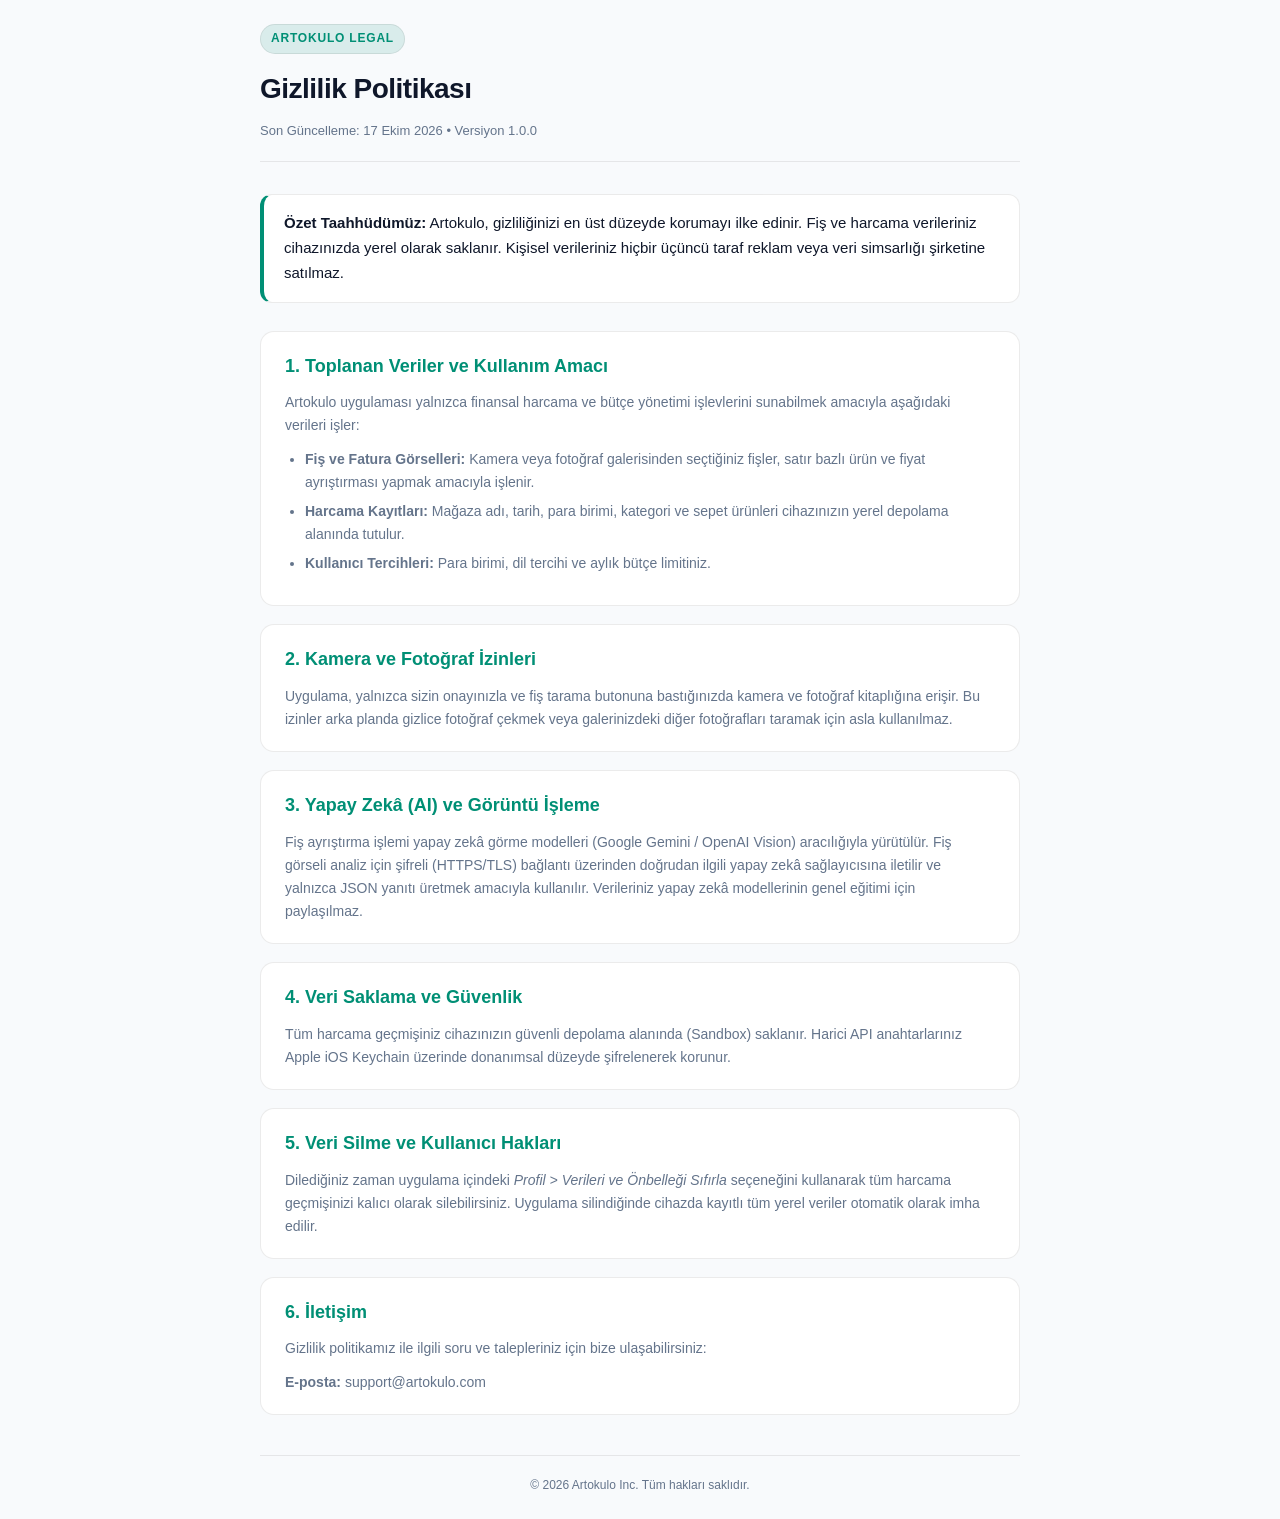
==== artokulo/privacy.html @ 4eba63fd "feat: add Artokulo privacy policy and terms of service" ====
<!DOCTYPE html>
<html lang="tr">
<head>
    <meta charset="UTF-8">
    <meta name="viewport" content="width=device-width, initial-scale=1.0">
    <title>Artokulo - Gizlilik Politikası / Privacy Policy</title>
    <style>
        :root {
            --bg-color: #0b0f17;
            --surface-color: #131a26;
            --surface-card: #1c2536;
            --primary: #00c29f;
            --primary-glow: rgba(0, 194, 159, 0.15);
            --text-main: #f0f4fc;
            --text-muted: #94a3b8;
            --border-color: rgba(255, 255, 255, 0.08);
            --accent: #38bdf8;
        }
        @media (prefers-color-scheme: light) {
            :root {
                --bg-color: #f8fafc;
                --surface-color: #ffffff;
                --surface-card: #f1f5f9;
                --primary: #008f75;
                --primary-glow: rgba(0, 143, 117, 0.12);
                --text-main: #0f172a;
                --text-muted: #64748b;
                --border-color: rgba(0, 0, 0, 0.08);
                --accent: #0284c7;
            }
        }
        * { box-sizing: border-box; margin: 0; padding: 0; }
        body {
            font-family: -apple-system, BlinkMacSystemFont, "Segoe UI", Roboto, Helvetica, Arial, sans-serif;
            background-color: var(--bg-color);
            color: var(--text-main);
            line-height: 1.65;
            padding: 24px 16px;
        }
        .container {
            max-width: 760px;
            margin: 0 auto;
        }
        header {
            margin-bottom: 32px;
            padding-bottom: 20px;
            border-bottom: 1px solid var(--border-color);
        }
        .badge {
            display: inline-block;
            background: var(--primary-glow);
            color: var(--primary);
            font-size: 12px;
            font-weight: 700;
            text-transform: uppercase;
            letter-spacing: 0.8px;
            padding: 4px 10px;
            border-radius: 999px;
            margin-bottom: 12px;
            border: 1px solid var(--border-color);
        }
        h1 {
            font-size: 28px;
            font-weight: 800;
            letter-spacing: -0.5px;
            margin-bottom: 8px;
        }
        .date {
            font-size: 13px;
            color: var(--text-muted);
        }
        .summary-card {
            background: var(--surface-color);
            border: 1px solid var(--border-color);
            border-left: 4px solid var(--primary);
            border-radius: 12px;
            padding: 16px 20px;
            margin-bottom: 28px;
            font-size: 15px;
        }
        section {
            background: var(--surface-color);
            border: 1px solid var(--border-color);
            border-radius: 14px;
            padding: 20px 24px;
            margin-bottom: 18px;
        }
        h2 {
            font-size: 18px;
            font-weight: 700;
            color: var(--primary);
            margin-bottom: 10px;
            display: flex;
            align-items: center;
            gap: 8px;
        }
        p {
            font-size: 14px;
            color: var(--text-muted);
            margin-bottom: 10px;
        }
        p:last-child { margin-bottom: 0; }
        ul {
            margin-left: 20px;
            margin-bottom: 10px;
            color: var(--text-muted);
            font-size: 14px;
        }
        li { margin-bottom: 6px; }
        footer {
            text-align: center;
            font-size: 12px;
            color: var(--text-muted);
            margin-top: 40px;
            padding-top: 20px;
            border-top: 1px solid var(--border-color);
        }
    </style>
</head>
<body>
    <div class="container">
        <header>
            <span class="badge">Artokulo Legal</span>
            <h1>Gizlilik Politikası</h1>
            <p class="date">Son Güncelleme: 17 Ekim 2026 • Versiyon 1.0.0</p>
        </header>

        <div class="summary-card">
            <strong>Özet Taahhüdümüz:</strong> Artokulo, gizliliğinizi en üst düzeyde korumayı ilke edinir. Fiş ve harcama verileriniz cihazınızda yerel olarak saklanır. Kişisel verileriniz hiçbir üçüncü taraf reklam veya veri simsarlığı şirketine satılmaz.
        </div>

        <section>
            <h2>1. Toplanan Veriler ve Kullanım Amacı</h2>
            <p>Artokulo uygulaması yalnızca finansal harcama ve bütçe yönetimi işlevlerini sunabilmek amacıyla aşağıdaki verileri işler:</p>
            <ul>
                <li><strong>Fiş ve Fatura Görselleri:</strong> Kamera veya fotoğraf galerisinden seçtiğiniz fişler, satır bazlı ürün ve fiyat ayrıştırması yapmak amacıyla işlenir.</li>
                <li><strong>Harcama Kayıtları:</strong> Mağaza adı, tarih, para birimi, kategori ve sepet ürünleri cihazınızın yerel depolama alanında tutulur.</li>
                <li><strong>Kullanıcı Tercihleri:</strong> Para birimi, dil tercihi ve aylık bütçe limitiniz.</li>
            </ul>
        </section>

        <section>
            <h2>2. Kamera ve Fotoğraf İzinleri</h2>
            <p>Uygulama, yalnızca sizin onayınızla ve fiş tarama butonuna bastığınızda kamera ve fotoğraf kitaplığına erişir. Bu izinler arka planda gizlice fotoğraf çekmek veya galerinizdeki diğer fotoğrafları taramak için asla kullanılmaz.</p>
        </section>

        <section>
            <h2>3. Yapay Zekâ (AI) ve Görüntü İşleme</h2>
            <p>Fiş ayrıştırma işlemi yapay zekâ görme modelleri (Google Gemini / OpenAI Vision) aracılığıyla yürütülür. Fiş görseli analiz için şifreli (HTTPS/TLS) bağlantı üzerinden doğrudan ilgili yapay zekâ sağlayıcısına iletilir ve yalnızca JSON yanıtı üretmek amacıyla kullanılır. Verileriniz yapay zekâ modellerinin genel eğitimi için paylaşılmaz.</p>
        </section>

        <section>
            <h2>4. Veri Saklama ve Güvenlik</h2>
            <p>Tüm harcama geçmişiniz cihazınızın güvenli depolama alanında (Sandbox) saklanır. Harici API anahtarlarınız Apple iOS Keychain üzerinde donanımsal düzeyde şifrelenerek korunur.</p>
        </section>

        <section>
            <h2>5. Veri Silme ve Kullanıcı Hakları</h2>
            <p>Dilediğiniz zaman uygulama içindeki <em>Profil &gt; Verileri ve Önbelleği Sıfırla</em> seçeneğini kullanarak tüm harcama geçmişinizi kalıcı olarak silebilirsiniz. Uygulama silindiğinde cihazda kayıtlı tüm yerel veriler otomatik olarak imha edilir.</p>
        </section>

        <section>
            <h2>6. İletişim</h2>
            <p>Gizlilik politikamız ile ilgili soru ve talepleriniz için bize ulaşabilirsiniz:</p>
            <p><strong>E-posta:</strong> support@artokulo.com</p>
        </section>

        <footer>
            &copy; 2026 Artokulo Inc. Tüm hakları saklıdır.
        </footer>
    </div>
</body>
</html>
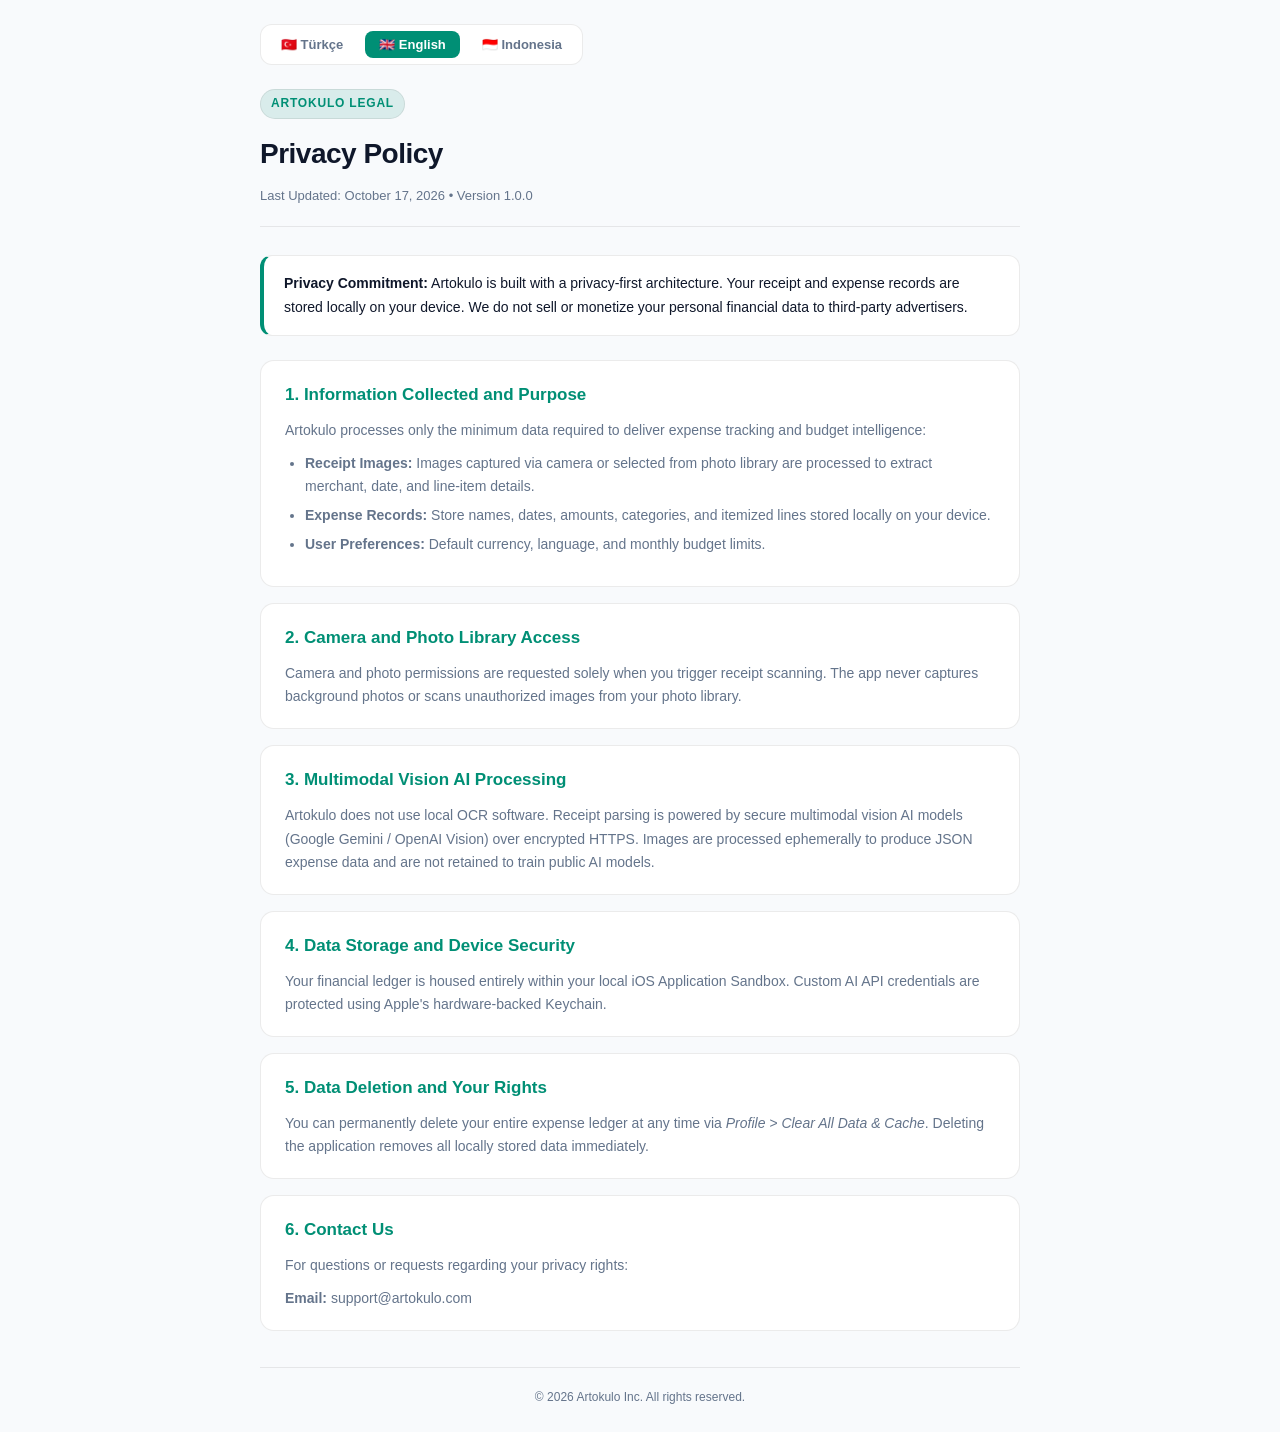
==== commit 74f0078b: "feat: add 3-language legal docs (TR, EN, ID) and remove OCR references" ====
--- a/artokulo/privacy.html
+++ b/artokulo/privacy.html
@@ -3,7 +3,7 @@
 <head>
     <meta charset="UTF-8">
     <meta name="viewport" content="width=device-width, initial-scale=1.0">
-    <title>Artokulo - Gizlilik Politikası / Privacy Policy</title>
+    <title>Artokulo - Gizlilik Politikası / Privacy Policy / Kebijakan Privasi</title>
     <style>
         :root {
             --bg-color: #0b0f17;
@@ -41,8 +41,33 @@
             max-width: 760px;
             margin: 0 auto;
         }
+        .lang-switcher {
+            display: flex;
+            gap: 8px;
+            margin-bottom: 24px;
+            background: var(--surface-color);
+            padding: 6px;
+            border-radius: 12px;
+            border: 1px solid var(--border-color);
+            width: fit-content;
+        }
+        .lang-btn {
+            background: transparent;
+            border: none;
+            color: var(--text-muted);
+            font-size: 13px;
+            font-weight: 600;
+            padding: 6px 14px;
+            border-radius: 8px;
+            cursor: pointer;
+            transition: all 0.2s ease;
+        }
+        .lang-btn.active {
+            background: var(--primary);
+            color: #ffffff;
+        }
         header {
-            margin-bottom: 32px;
+            margin-bottom: 28px;
             padding-bottom: 20px;
             border-bottom: 1px solid var(--border-color);
         }
@@ -75,24 +100,21 @@
             border-left: 4px solid var(--primary);
             border-radius: 12px;
             padding: 16px 20px;
-            margin-bottom: 28px;
-            font-size: 15px;
+            margin-bottom: 24px;
+            font-size: 14px;
         }
         section {
             background: var(--surface-color);
             border: 1px solid var(--border-color);
             border-radius: 14px;
             padding: 20px 24px;
-            margin-bottom: 18px;
+            margin-bottom: 16px;
         }
         h2 {
-            font-size: 18px;
+            font-size: 17px;
             font-weight: 700;
             color: var(--primary);
             margin-bottom: 10px;
-            display: flex;
-            align-items: center;
-            gap: 8px;
         }
         p {
             font-size: 14px;
@@ -107,11 +129,13 @@
             font-size: 14px;
         }
         li { margin-bottom: 6px; }
+        .lang-content { display: none; }
+        .lang-content.active { display: block; }
         footer {
             text-align: center;
             font-size: 12px;
             color: var(--text-muted);
-            margin-top: 40px;
+            margin-top: 36px;
             padding-top: 20px;
             border-top: 1px solid var(--border-color);
         }
@@ -119,55 +143,197 @@
 </head>
 <body>
     <div class="container">
-        <header>
-            <span class="badge">Artokulo Legal</span>
-            <h1>Gizlilik Politikası</h1>
-            <p class="date">Son Güncelleme: 17 Ekim 2026 • Versiyon 1.0.0</p>
-        </header>
-
-        <div class="summary-card">
-            <strong>Özet Taahhüdümüz:</strong> Artokulo, gizliliğinizi en üst düzeyde korumayı ilke edinir. Fiş ve harcama verileriniz cihazınızda yerel olarak saklanır. Kişisel verileriniz hiçbir üçüncü taraf reklam veya veri simsarlığı şirketine satılmaz.
+        <!-- Language Switcher -->
+        <div class="lang-switcher">
+            <button class="lang-btn" onclick="setLanguage('tr')" id="btn-tr">🇹🇷 Türkçe</button>
+            <button class="lang-btn" onclick="setLanguage('en')" id="btn-en">🇬🇧 English</button>
+            <button class="lang-btn" onclick="setLanguage('id')" id="btn-id">🇮🇩 Indonesia</button>
         </div>
 
-        <section>
-            <h2>1. Toplanan Veriler ve Kullanım Amacı</h2>
-            <p>Artokulo uygulaması yalnızca finansal harcama ve bütçe yönetimi işlevlerini sunabilmek amacıyla aşağıdaki verileri işler:</p>
-            <ul>
-                <li><strong>Fiş ve Fatura Görselleri:</strong> Kamera veya fotoğraf galerisinden seçtiğiniz fişler, satır bazlı ürün ve fiyat ayrıştırması yapmak amacıyla işlenir.</li>
-                <li><strong>Harcama Kayıtları:</strong> Mağaza adı, tarih, para birimi, kategori ve sepet ürünleri cihazınızın yerel depolama alanında tutulur.</li>
-                <li><strong>Kullanıcı Tercihleri:</strong> Para birimi, dil tercihi ve aylık bütçe limitiniz.</li>
-            </ul>
-        </section>
-
-        <section>
-            <h2>2. Kamera ve Fotoğraf İzinleri</h2>
-            <p>Uygulama, yalnızca sizin onayınızla ve fiş tarama butonuna bastığınızda kamera ve fotoğraf kitaplığına erişir. Bu izinler arka planda gizlice fotoğraf çekmek veya galerinizdeki diğer fotoğrafları taramak için asla kullanılmaz.</p>
-        </section>
-
-        <section>
-            <h2>3. Yapay Zekâ (AI) ve Görüntü İşleme</h2>
-            <p>Fiş ayrıştırma işlemi yapay zekâ görme modelleri (Google Gemini / OpenAI Vision) aracılığıyla yürütülür. Fiş görseli analiz için şifreli (HTTPS/TLS) bağlantı üzerinden doğrudan ilgili yapay zekâ sağlayıcısına iletilir ve yalnızca JSON yanıtı üretmek amacıyla kullanılır. Verileriniz yapay zekâ modellerinin genel eğitimi için paylaşılmaz.</p>
-        </section>
-
-        <section>
-            <h2>4. Veri Saklama ve Güvenlik</h2>
-            <p>Tüm harcama geçmişiniz cihazınızın güvenli depolama alanında (Sandbox) saklanır. Harici API anahtarlarınız Apple iOS Keychain üzerinde donanımsal düzeyde şifrelenerek korunur.</p>
-        </section>
-
-        <section>
-            <h2>5. Veri Silme ve Kullanıcı Hakları</h2>
-            <p>Dilediğiniz zaman uygulama içindeki <em>Profil &gt; Verileri ve Önbelleği Sıfırla</em> seçeneğini kullanarak tüm harcama geçmişinizi kalıcı olarak silebilirsiniz. Uygulama silindiğinde cihazda kayıtlı tüm yerel veriler otomatik olarak imha edilir.</p>
-        </section>
-
-        <section>
-            <h2>6. İletişim</h2>
-            <p>Gizlilik politikamız ile ilgili soru ve talepleriniz için bize ulaşabilirsiniz:</p>
-            <p><strong>E-posta:</strong> support@artokulo.com</p>
-        </section>
+        <!-- ================= TURKISH CONTENT ================= -->
+        <div class="lang-content" id="content-tr">
+            <header>
+                <span class="badge">Artokulo Yasal</span>
+                <h1>Gizlilik Politikası</h1>
+                <p class="date">Son Güncelleme: 17 Ekim 2026 • Sürüm 1.0.0</p>
+            </header>
+
+            <div class="summary-card">
+                <strong>Gizlilik İlkemiz:</strong> Artokulo, gizliliğinizi en üst düzeyde korumayı taahhüt eder. Harcama ve fiş verileriniz cihazınızda yerel olarak saklanır. Kişisel verileriniz hiçbir üçüncü tarafa veya reklam şirketine satılmaz.
+            </div>
+
+            <section>
+                <h2>1. Toplanan Veriler ve Kullanım Amacı</h2>
+                <p>Artokulo uygulaması yalnızca kişisel bütçe ve harcama yönetimi işlevlerini sunmak amacıyla aşağıdaki verileri işler:</p>
+                <ul>
+                    <li><strong>Fiş Görselleri:</strong> Kamera veya fotoğraf galerisinden seçtiğiniz fişler, satır bazlı ürün ve harcama kalemlerini ayrıştırmak amacıyla işlenir.</li>
+                    <li><strong>Harcama Kayıtları:</strong> Mağaza adı, tarih, para birimi, kategori ve sepet ürünleri cihazınızın güvenli yerel depolama alanında tutulur.</li>
+                    <li><strong>Kullanıcı Tercihleri:</strong> Para birimi, dil tercihi ve aylık bütçe limitiniz.</li>
+                </ul>
+            </section>
+
+            <section>
+                <h2>2. Kamera ve Fotoğraf İzinleri</h2>
+                <p>Uygulama, yalnızca sizin onayınızla ve fiş tarama butonuna bastığınızda kamera ve fotoğraf kitaplığına erişir. Bu izinler arka planda gizlice fotoğraf çekmek veya galerinizdeki diğer fotoğrafları taramak için asla kullanılmaz.</p>
+            </section>
+
+            <section>
+                <h2>3. Çok Modlu Yapay Zekâ (Multimodal Vision AI)</h2>
+                <p>Uygulamada yerel OCR tarayıcı kullanılmamaktadır. Fiş analizleri, doğrudan çok modlu yapay zekâ görme modelleri (Google Gemini / OpenAI Vision) aracılığıyla şifreli HTTPS bağlantısı üzerinden gerçekleştirilir. Fiş görseli yalnızca JSON verisi üretmek amacıyla tek seferlik işlenir ve yapay zekâ modellerinin genel eğitimi için saklanmaz.</p>
+            </section>
+
+            <section>
+                <h2>4. Veri Saklama ve Güvenlik</h2>
+                <p>Tüm harcama geçmişiniz cihazınızın güvenli koruma alanında (App Sandbox) saklanır. Harici API anahtarlarınız Apple iOS Keychain üzerinde donanımsal düzeyde şifrelenerek korunur.</p>
+            </section>
+
+            <section>
+                <h2>5. Veri Silme ve Kullanıcı Hakları</h2>
+                <p>Dilediğiniz zaman uygulama içindeki <em>Profil &gt; Verileri ve Önbelleği Sıfırla</em> seçeneğini kullanarak tüm harcama geçmişinizi kalıcı olarak silebilirsiniz. Uygulama cihazdan kaldırıldığında tüm yerel veriler otomatik olarak imha edilir.</p>
+            </section>
+
+            <section>
+                <h2>6. İletişim</h2>
+                <p>Gizlilik politikamız ile ilgili her türlü soru için:</p>
+                <p><strong>E-posta:</strong> support@artokulo.com</p>
+            </section>
+        </div>
+
+        <!-- ================= ENGLISH CONTENT ================= -->
+        <div class="lang-content" id="content-en">
+            <header>
+                <span class="badge">Artokulo Legal</span>
+                <h1>Privacy Policy</h1>
+                <p class="date">Last Updated: October 17, 2026 • Version 1.0.0</p>
+            </header>
+
+            <div class="summary-card">
+                <strong>Privacy Commitment:</strong> Artokulo is built with a privacy-first architecture. Your receipt and expense records are stored locally on your device. We do not sell or monetize your personal financial data to third-party advertisers.
+            </div>
+
+            <section>
+                <h2>1. Information Collected and Purpose</h2>
+                <p>Artokulo processes only the minimum data required to deliver expense tracking and budget intelligence:</p>
+                <ul>
+                    <li><strong>Receipt Images:</strong> Images captured via camera or selected from photo library are processed to extract merchant, date, and line-item details.</li>
+                    <li><strong>Expense Records:</strong> Store names, dates, amounts, categories, and itemized lines stored locally on your device.</li>
+                    <li><strong>User Preferences:</strong> Default currency, language, and monthly budget limits.</li>
+                </ul>
+            </section>
+
+            <section>
+                <h2>2. Camera and Photo Library Access</h2>
+                <p>Camera and photo permissions are requested solely when you trigger receipt scanning. The app never captures background photos or scans unauthorized images from your photo library.</p>
+            </section>
+
+            <section>
+                <h2>3. Multimodal Vision AI Processing</h2>
+                <p>Artokulo does not use local OCR software. Receipt parsing is powered by secure multimodal vision AI models (Google Gemini / OpenAI Vision) over encrypted HTTPS. Images are processed ephemerally to produce JSON expense data and are not retained to train public AI models.</p>
+            </section>
+
+            <section>
+                <h2>4. Data Storage and Device Security</h2>
+                <p>Your financial ledger is housed entirely within your local iOS Application Sandbox. Custom AI API credentials are protected using Apple's hardware-backed Keychain.</p>
+            </section>
+
+            <section>
+                <h2>5. Data Deletion and Your Rights</h2>
+                <p>You can permanently delete your entire expense ledger at any time via <em>Profile &gt; Clear All Data &amp; Cache</em>. Deleting the application removes all locally stored data immediately.</p>
+            </section>
+
+            <section>
+                <h2>6. Contact Us</h2>
+                <p>For questions or requests regarding your privacy rights:</p>
+                <p><strong>Email:</strong> support@artokulo.com</p>
+            </section>
+        </div>
+
+        <!-- ================= INDONESIAN CONTENT ================= -->
+        <div class="lang-content" id="content-id">
+            <header>
+                <span class="badge">Legal Artokulo</span>
+                <h1>Kebijakan Privasi</h1>
+                <p class="date">Terakhir Diperbarui: 17 Oktober 2026 • Versi 1.0.0</p>
+            </header>
+
+            <div class="summary-card">
+                <strong>Komitmen Privasi:</strong> Artokulo dirancang dengan prinsip privasi utama. Data struk dan pengeluaran Anda disimpan secara lokal di perangkat Anda. Kami tidak pernah menjual data pribadi atau keuangan Anda kepada pihak ketiga atau pengiklan.
+            </div>
+
+            <section>
+                <h2>1. Data yang Dikumpulkan dan Tujuannya</h2>
+                <p>Aplikasi Artokulo hanya memproses data yang diperlukan untuk pengelolaan anggaran dan pengeluaran pribadi:</p>
+                <ul>
+                    <li><strong>Foto Struk Belanja:</strong> Foto yang diambil dengan kamera atau galeri diproses untuk mengekstrak nama toko, tanggal, dan rincian barang.</li>
+                    <li><strong>Catatan Pengeluaran:</strong> Nominal, mata uang, kategori, dan barang yang disimpan di penyimpanan lokal perangkat.</li>
+                    <li><strong>Preferensi Pengguna:</strong> Mata uang pilihan, bahasa, dan batas anggaran bulanan.</li>
+                </ul>
+            </section>
+
+            <section>
+                <h2>2. Izin Kamera dan Galeri Foto</h2>
+                <p>Akses kamera dan galeri hanya diminta atas persetujuan Anda saat memindai struk. Aplikasi tidak pernah mengambil foto di latar belakang atau mengakses foto lain tanpa izin Anda.</p>
+            </section>
+
+            <section>
+                <h2>3. Pemrosesan Multimodal Vision AI</h2>
+                <p>Aplikasi ini tidak menggunakan OCR lokal. Pemindaian struk dilakukan langsung menggunakan model kecerdasan buatan visual mutakhir (Google Gemini / OpenAI Vision) melalui koneksi terenkripsi HTTPS. Foto hanya dianalisis satu kali untuk menghasilkan data JSON dan tidak digunakan untuk melatih model AI umum.</p>
+            </section>
+
+            <section>
+                <h2>4. Keamanan dan Penyimpanan Data</h2>
+                <p>Semua riwayat pengeluaran Anda disimpan di lingkungan aman perangkat (iOS Sandbox). Kunci API eksternal dilindungi menggunakan enkripsi perangkat keras Apple Keychain.</p>
+            </section>
+
+            <section>
+                <h2>5. Penghapusan Data dan Hak Pengguna</h2>
+                <p>Anda dapat menghapus seluruh riwayat pengeluaran kapan saja melalui menu <em>Profil &gt; Hapus Cache &amp; Data</em>. Menghapus aplikasi dari perangkat akan langsung memusnahkan seluruh data lokal.</p>
+            </section>
+
+            <section>
+                <h2>6. Kontak Kami</h2>
+                <p>Jika ada pertanyaan terkait kebijakan privasi ini:</p>
+                <p><strong>Email:</strong> support@artokulo.com</p>
+            </section>
+        </div>
 
         <footer>
-            &copy; 2026 Artokulo Inc. Tüm hakları saklıdır.
+            &copy; 2026 Artokulo Inc. All rights reserved.
         </footer>
     </div>
+
+    <script>
+        function setLanguage(lang) {
+            var validLangs = ['tr', 'en', 'id'];
+            if (!validLangs.includes(lang)) { lang = 'en'; }
+            
+            document.querySelectorAll('.lang-content').forEach(function(el) {
+                el.classList.remove('active');
+            });
+            document.querySelectorAll('.lang-btn').forEach(function(el) {
+                el.classList.remove('active');
+            });
+            
+            var targetContent = document.getElementById('content-' + lang);
+            var targetBtn = document.getElementById('btn-' + lang);
+            if (targetContent) targetContent.classList.add('active');
+            if (targetBtn) targetBtn.classList.add('active');
+            
+            try {
+                var url = new URL(window.location);
+                url.searchParams.set('lang', lang);
+                window.history.replaceState({}, '', url);
+            } catch(e) {}
+        }
+        
+        // Read URL param or navigator language
+        var params = new URLSearchParams(window.location.search);
+        var initialLang = params.get('lang');
+        if (!initialLang) {
+            var browserLang = (navigator.language || 'en').substring(0, 2).toLowerCase();
+            initialLang = (browserLang === 'tr' || browserLang === 'id') ? browserLang : 'en';
+        }
+        setLanguage(initialLang);
+    </script>
 </body>
 </html>
